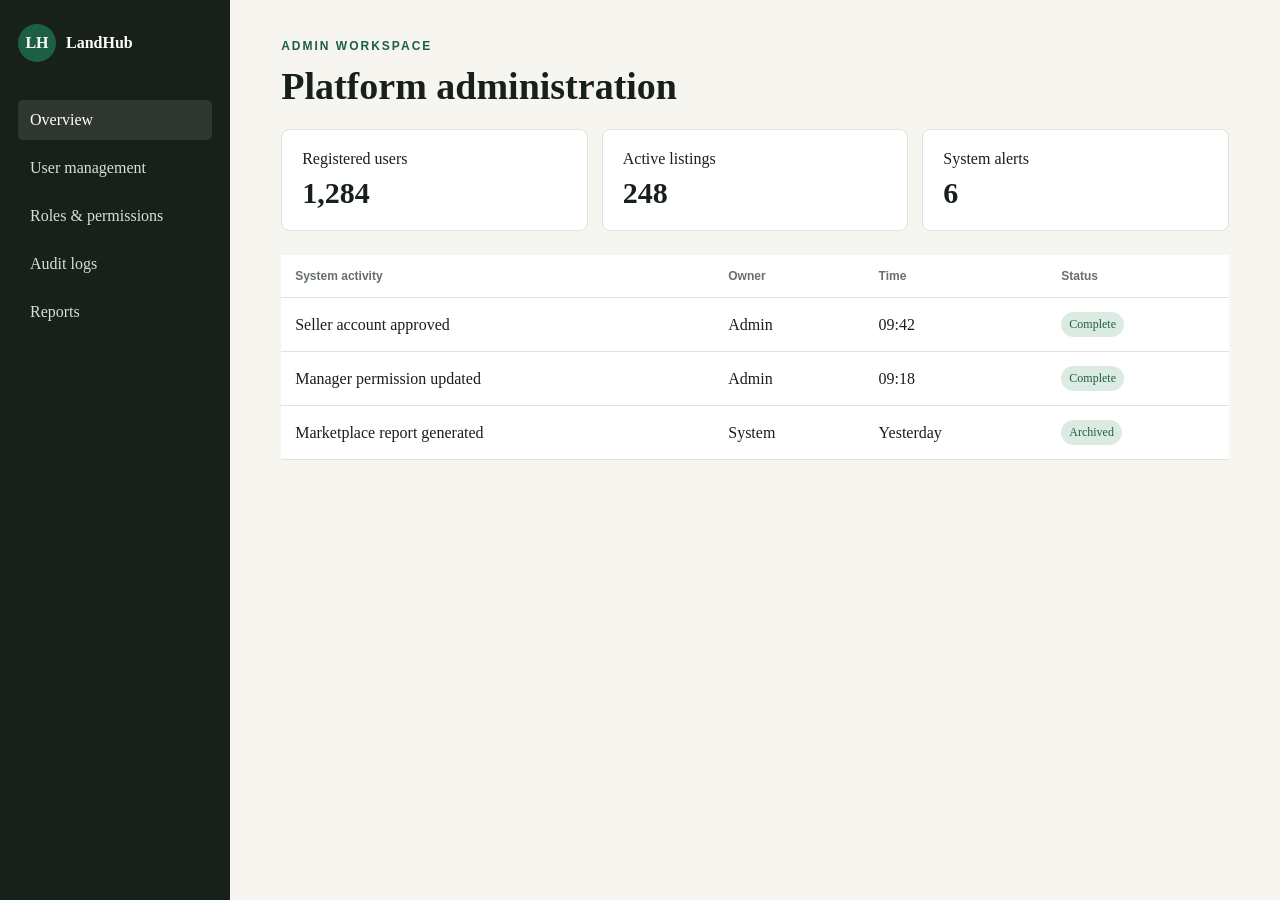
==== admin/profile.html @ 751ef1d7 "Add Web Technology Lab Task 1 LandHub project" ====
<!doctype html><html lang="en"><head><meta charset="UTF-8"><meta name="viewport" content="width=device-width"><title>Admin Workspace | LandHub</title><link rel="stylesheet" href="../commonui/css/style.css"></head><body><div class="dashboard"><aside class="sidebar"><a class="brand" href="../commonui/index.html"><span class="brand-mark">LH</span><span>LandHub</span></a><nav class="sidebar-nav"><a class="active" href="profile.html">Overview</a><a href="#">User management</a><a href="#">Roles & permissions</a><a href="#">Audit logs</a><a href="#">Reports</a></nav></aside><main class="dashboard-main"><span class="eyebrow">Admin workspace</span><h1>Platform administration</h1><div class="stats"><div class="stat">Registered users<strong>1,284</strong></div><div class="stat">Active listings<strong>248</strong></div><div class="stat">System alerts<strong>6</strong></div></div><table class="data-table"><thead><tr><th>System activity</th><th>Owner</th><th>Time</th><th>Status</th></tr></thead><tbody><tr><td>Seller account approved</td><td>Admin</td><td>09:42</td><td><span class="status">Complete</span></td></tr><tr><td>Manager permission updated</td><td>Admin</td><td>09:18</td><td><span class="status">Complete</span></td></tr><tr><td>Marketplace report generated</td><td>System</td><td>Yesterday</td><td><span class="status">Archived</span></td></tr></tbody></table></main></div></body></html>
---- commonui/css/style.css ----
:root {
  --ink: #172019;
  --muted: #667068;
  --paper: #f7f5ef;
  --surface: #ffffff;
  --line: #dfe4dc;
  --green: #1d5f45;
  --green-light: #dcebe1;
  --gold: #d7a52f;
  --red: #a04b3f;
}
* { box-sizing: border-box; }
html { scroll-behavior: smooth; }
body { margin: 0; min-height: 100vh; font-family: Georgia, "Times New Roman", serif; color: var(--ink); background: var(--paper); }
button, input, select, textarea { font: inherit; }
.site-header { height: 76px; display: flex; align-items: center; justify-content: space-between; padding: 0 5vw; background: rgba(247,245,239,.96); border-bottom: 1px solid var(--line); }
.brand { display: flex; align-items: center; gap: 10px; color: var(--ink); text-decoration: none; font-weight: 700; }
.brand-mark { width: 38px; height: 38px; display: grid; place-items: center; border-radius: 50%; background: var(--green); color: white; }
.nav { display: flex; align-items: center; gap: 24px; }
.nav a { color: var(--ink); text-decoration: none; }
.nav a:hover { color: var(--green); }
.btn { display: inline-flex; align-items: center; justify-content: center; min-height: 42px; padding: 10px 18px; border: 1px solid var(--green); border-radius: 6px; background: var(--green); color: white; text-decoration: none; cursor: pointer; }
.btn.secondary { background: transparent; color: var(--green); }
.hero { min-height: 520px; display: grid; grid-template-columns: 1.05fr .95fr; align-items: center; padding: 52px 5vw; background: linear-gradient(115deg, #f7f5ef 58%, #dce6d7 58%); }
.hero-copy { max-width: 620px; }
.eyebrow { color: var(--green); text-transform: uppercase; font-family: Arial, sans-serif; font-size: 12px; font-weight: 700; letter-spacing: 2px; }
h1 { max-width: 600px; margin: 14px 0 18px; font-size: clamp(44px, 6vw, 74px); line-height: .98; }
.hero-copy p { max-width: 560px; color: var(--muted); font-size: 18px; line-height: 1.65; }
.hero-actions { display: flex; gap: 12px; margin-top: 28px; }
.property-preview { width: 82%; max-width: 540px; justify-self: end; border: 10px solid white; box-shadow: 0 24px 50px rgba(23,32,25,.15); background: #cdd8c8; aspect-ratio: 4/3; position: relative; overflow: hidden; }
.property-preview:before { content: ""; position: absolute; left: 12%; bottom: 0; width: 76%; height: 62%; background: linear-gradient(135deg, #e8dcc0 0 20%, #f2ead8 20% 100%); clip-path: polygon(50% 0,100% 32%,100% 100%,0 100%,0 32%); }
.property-preview:after { content: ""; position: absolute; right: 8%; top: 8%; width: 110px; height: 110px; border-radius: 50%; background: var(--gold); opacity: .75; }
.section { padding: 70px 5vw; }
.section-title { display: flex; align-items: end; justify-content: space-between; margin-bottom: 28px; }
.section-title h2 { margin: 6px 0 0; font-size: 38px; }
.role-grid { display: grid; grid-template-columns: repeat(4, 1fr); gap: 16px; }
.role-card { min-height: 220px; padding: 24px; border: 1px solid var(--line); border-radius: 8px; background: var(--surface); }
.role-card span { display: block; color: var(--green); font-family: Arial, sans-serif; font-size: 12px; font-weight: 700; }
.role-card h3 { margin: 18px 0 8px; font-size: 24px; }
.role-card p { color: var(--muted); line-height: 1.55; }
.auth-shell { min-height: 100vh; display: grid; grid-template-columns: minmax(300px, 430px) 1fr; }
.auth-panel { padding: 48px; background: var(--surface); border-right: 1px solid var(--line); }
.auth-aside { display: grid; place-items: end start; padding: 48px 7vw; color: white; background: linear-gradient(150deg, rgba(23,32,25,.2), rgba(23,32,25,.72)), linear-gradient(135deg, #6d836d, #1d4c38); }
.auth-aside h2 { max-width: 620px; margin: 0 0 12px; font-size: clamp(38px, 5vw, 64px); }
.auth-aside p { max-width: 520px; font-size: 18px; }
.auth-panel h1 { font-size: 42px; }
.form-grid { display: grid; grid-template-columns: repeat(2, minmax(0,1fr)); gap: 16px; }
.field { display: grid; gap: 7px; }
.field.full { grid-column: 1/-1; }
.field label { font-family: Arial, sans-serif; font-size: 13px; font-weight: 700; }
.field input, .field select, .field textarea { width: 100%; min-height: 44px; padding: 10px 12px; border: 1px solid var(--line); border-radius: 5px; background: white; color: var(--ink); }
.field textarea { min-height: 90px; resize: vertical; }
.auth-panel form { margin-top: 24px; }
.form-footer { display: flex; justify-content: space-between; align-items: center; margin-top: 18px; }
.form-footer a { color: var(--green); }
.dashboard { min-height: 100vh; display: grid; grid-template-columns: 230px 1fr; }
.sidebar { padding: 24px 18px; background: #172019; color: white; }
.sidebar .brand { color: white; margin-bottom: 38px; }
.sidebar-nav { display: grid; gap: 8px; }
.sidebar-nav a { padding: 11px 12px; border-radius: 5px; color: #d8dfd9; text-decoration: none; }
.sidebar-nav a.active, .sidebar-nav a:hover { background: rgba(255,255,255,.1); color: white; }
.dashboard-main { padding: 36px 4vw; }
.dashboard-main h1 { font-size: 38px; }
.stats { display: grid; grid-template-columns: repeat(3,1fr); gap: 14px; margin: 24px 0; }
.stat { padding: 20px; border: 1px solid var(--line); border-radius: 8px; background: white; }
.stat strong { display: block; margin-top: 8px; font-size: 30px; }
.data-table { width: 100%; border-collapse: collapse; background: white; }
.data-table th, .data-table td { padding: 14px; border-bottom: 1px solid var(--line); text-align: left; }
.data-table th { color: var(--muted); font-family: Arial, sans-serif; font-size: 12px; }
.status { display: inline-block; padding: 5px 8px; border-radius: 20px; background: var(--green-light); color: var(--green); font-size: 12px; }
footer { padding: 28px 5vw; border-top: 1px solid var(--line); color: var(--muted); }
@media (max-width: 900px) { .hero { grid-template-columns: 1fr; } .property-preview { display: none; } .role-grid { grid-template-columns: repeat(2,1fr); } .auth-shell { grid-template-columns: 1fr; } .auth-aside { display: none; } .dashboard { grid-template-columns: 1fr; } .sidebar { position: static; } }
@media (max-width: 600px) { .site-header { height: auto; padding: 16px 20px; } .nav a:not(.btn) { display: none; } .hero { padding: 38px 20px; } h1 { font-size: 44px; } .role-grid, .stats, .form-grid { grid-template-columns: 1fr; } .section { padding: 48px 20px; } .auth-panel { padding: 32px 20px; } .dashboard-main { padding: 28px 20px; } .form-footer { align-items: flex-start; flex-direction: column; gap: 12px; } }
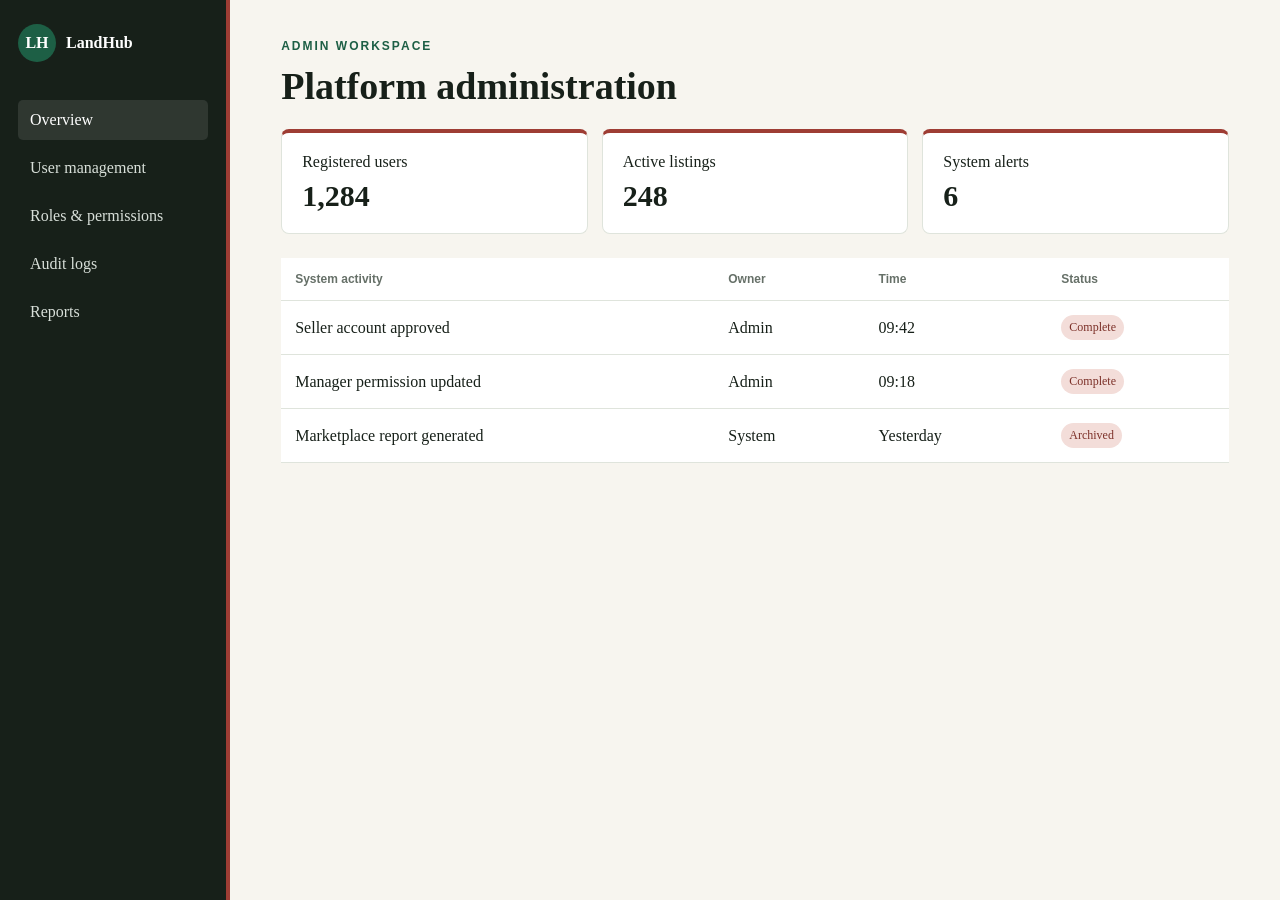
==== commit f123b154: "Add CSS design for Web Technology Lab Task 2" ====
--- a/admin/profile.html
+++ b/admin/profile.html
@@ -1 +1 @@
-<!doctype html><html lang="en"><head><meta charset="UTF-8"><meta name="viewport" content="width=device-width"><title>Admin Workspace | LandHub</title><link rel="stylesheet" href="../commonui/css/style.css"></head><body><div class="dashboard"><aside class="sidebar"><a class="brand" href="../commonui/index.html"><span class="brand-mark">LH</span><span>LandHub</span></a><nav class="sidebar-nav"><a class="active" href="profile.html">Overview</a><a href="#">User management</a><a href="#">Roles & permissions</a><a href="#">Audit logs</a><a href="#">Reports</a></nav></aside><main class="dashboard-main"><span class="eyebrow">Admin workspace</span><h1>Platform administration</h1><div class="stats"><div class="stat">Registered users<strong>1,284</strong></div><div class="stat">Active listings<strong>248</strong></div><div class="stat">System alerts<strong>6</strong></div></div><table class="data-table"><thead><tr><th>System activity</th><th>Owner</th><th>Time</th><th>Status</th></tr></thead><tbody><tr><td>Seller account approved</td><td>Admin</td><td>09:42</td><td><span class="status">Complete</span></td></tr><tr><td>Manager permission updated</td><td>Admin</td><td>09:18</td><td><span class="status">Complete</span></td></tr><tr><td>Marketplace report generated</td><td>System</td><td>Yesterday</td><td><span class="status">Archived</span></td></tr></tbody></table></main></div></body></html>+<!doctype html><html lang="en"><head><meta charset="UTF-8"><meta name="viewport" content="width=device-width"><title>Admin Workspace | LandHub</title><link rel="stylesheet" href="../commonui/css/style.css"><link rel="stylesheet" href="css/admin.css"></head><body class="admin-page"><div class="dashboard"><aside class="sidebar"><a class="brand" href="../commonui/index.html"><span class="brand-mark">LH</span><span>LandHub</span></a><nav class="sidebar-nav"><a class="active" href="profile.html">Overview</a><a href="#">User management</a><a href="#">Roles & permissions</a><a href="#">Audit logs</a><a href="#">Reports</a></nav></aside><main class="dashboard-main"><span class="eyebrow">Admin workspace</span><h1>Platform administration</h1><div class="stats"><div class="stat">Registered users<strong>1,284</strong></div><div class="stat">Active listings<strong>248</strong></div><div class="stat">System alerts<strong>6</strong></div></div><table class="data-table"><thead><tr><th>System activity</th><th>Owner</th><th>Time</th><th>Status</th></tr></thead><tbody><tr><td>Seller account approved</td><td>Admin</td><td>09:42</td><td><span class="status">Complete</span></td></tr><tr><td>Manager permission updated</td><td>Admin</td><td>09:18</td><td><span class="status">Complete</span></td></tr><tr><td>Marketplace report generated</td><td>System</td><td>Yesterday</td><td><span class="status">Archived</span></td></tr></tbody></table></main></div></body></html>
--- a/commonui/css/style.css
+++ b/commonui/css/style.css
@@ -70,4 +70,17 @@
 .status { display: inline-block; padding: 5px 8px; border-radius: 20px; background: var(--green-light); color: var(--green); font-size: 12px; }
 footer { padding: 28px 5vw; border-top: 1px solid var(--line); color: var(--muted); }
 @media (max-width: 900px) { .hero { grid-template-columns: 1fr; } .property-preview { display: none; } .role-grid { grid-template-columns: repeat(2,1fr); } .auth-shell { grid-template-columns: 1fr; } .auth-aside { display: none; } .dashboard { grid-template-columns: 1fr; } .sidebar { position: static; } }
-@media (max-width: 600px) { .site-header { height: auto; padding: 16px 20px; } .nav a:not(.btn) { display: none; } .hero { padding: 38px 20px; } h1 { font-size: 44px; } .role-grid, .stats, .form-grid { grid-template-columns: 1fr; } .section { padding: 48px 20px; } .auth-panel { padding: 32px 20px; } .dashboard-main { padding: 28px 20px; } .form-footer { align-items: flex-start; flex-direction: column; gap: 12px; } }+@media (max-width: 600px) { .site-header { height: auto; padding: 16px 20px; } .nav a:not(.btn) { display: none; } .hero { padding: 38px 20px; } h1 { font-size: 44px; } .role-grid, .stats, .form-grid { grid-template-columns: 1fr; } .section { padding: 48px 20px; } .auth-panel { padding: 32px 20px; } .dashboard-main { padding: 28px 20px; } .form-footer { align-items: flex-start; flex-direction: column; gap: 12px; } }
+
+/* Task 2: reusable interaction and positioning rules */
+.site-header { position: sticky; top: 0; z-index: 100; box-shadow: 0 4px 18px rgba(23,32,25,.07); }
+.nav a { position: relative; transition: color .2s ease, transform .2s ease; }
+.nav a.active:after { content: ""; position: absolute; left: 0; right: 0; bottom: -8px; height: 2px; background: var(--green); }
+.nav a:hover { transform: translateY(-2px); }
+.btn, .role-card, .stat, .field input, .field select, .field textarea { transition: border-color .2s ease, box-shadow .2s ease, transform .2s ease, background .2s ease; }
+.btn:hover { box-shadow: 0 8px 18px rgba(29,95,69,.22); transform: translateY(-1px); }
+.role-card:hover, .stat:hover { border-color: #bac9bd; box-shadow: 0 12px 28px rgba(23,32,25,.08); transform: translateY(-3px); }
+.field input:focus, .field select:focus, .field textarea:focus { outline: none; border-color: var(--green); box-shadow: 0 0 0 3px rgba(29,95,69,.12); }
+.sidebar { position: sticky; top: 0; height: 100vh; z-index: 20; }
+.data-table { max-width: 100%; overflow-x: auto; }
+.auth-panel { position: relative; z-index: 2; box-shadow: 18px 0 40px rgba(23,32,25,.05); }
--- a/admin/css/admin.css
+++ b/admin/css/admin.css
@@ -0,0 +1,10 @@
+/* Member 4 - Administration interface */
+#adminWorkspace,
+.admin-page {
+  --role-accent: #9e3d34;
+}
+.admin-page .sidebar { border-right: 4px solid var(--role-accent); }
+.admin-page .stat { border-top: 4px solid var(--role-accent); }
+.admin-page .role-access { position: absolute; z-index: 2; }
+.admin-page .btn { background: var(--role-accent); border-color: var(--role-accent); }
+.admin-page .status { background: #f3ddd9; color: #7c3028; }
